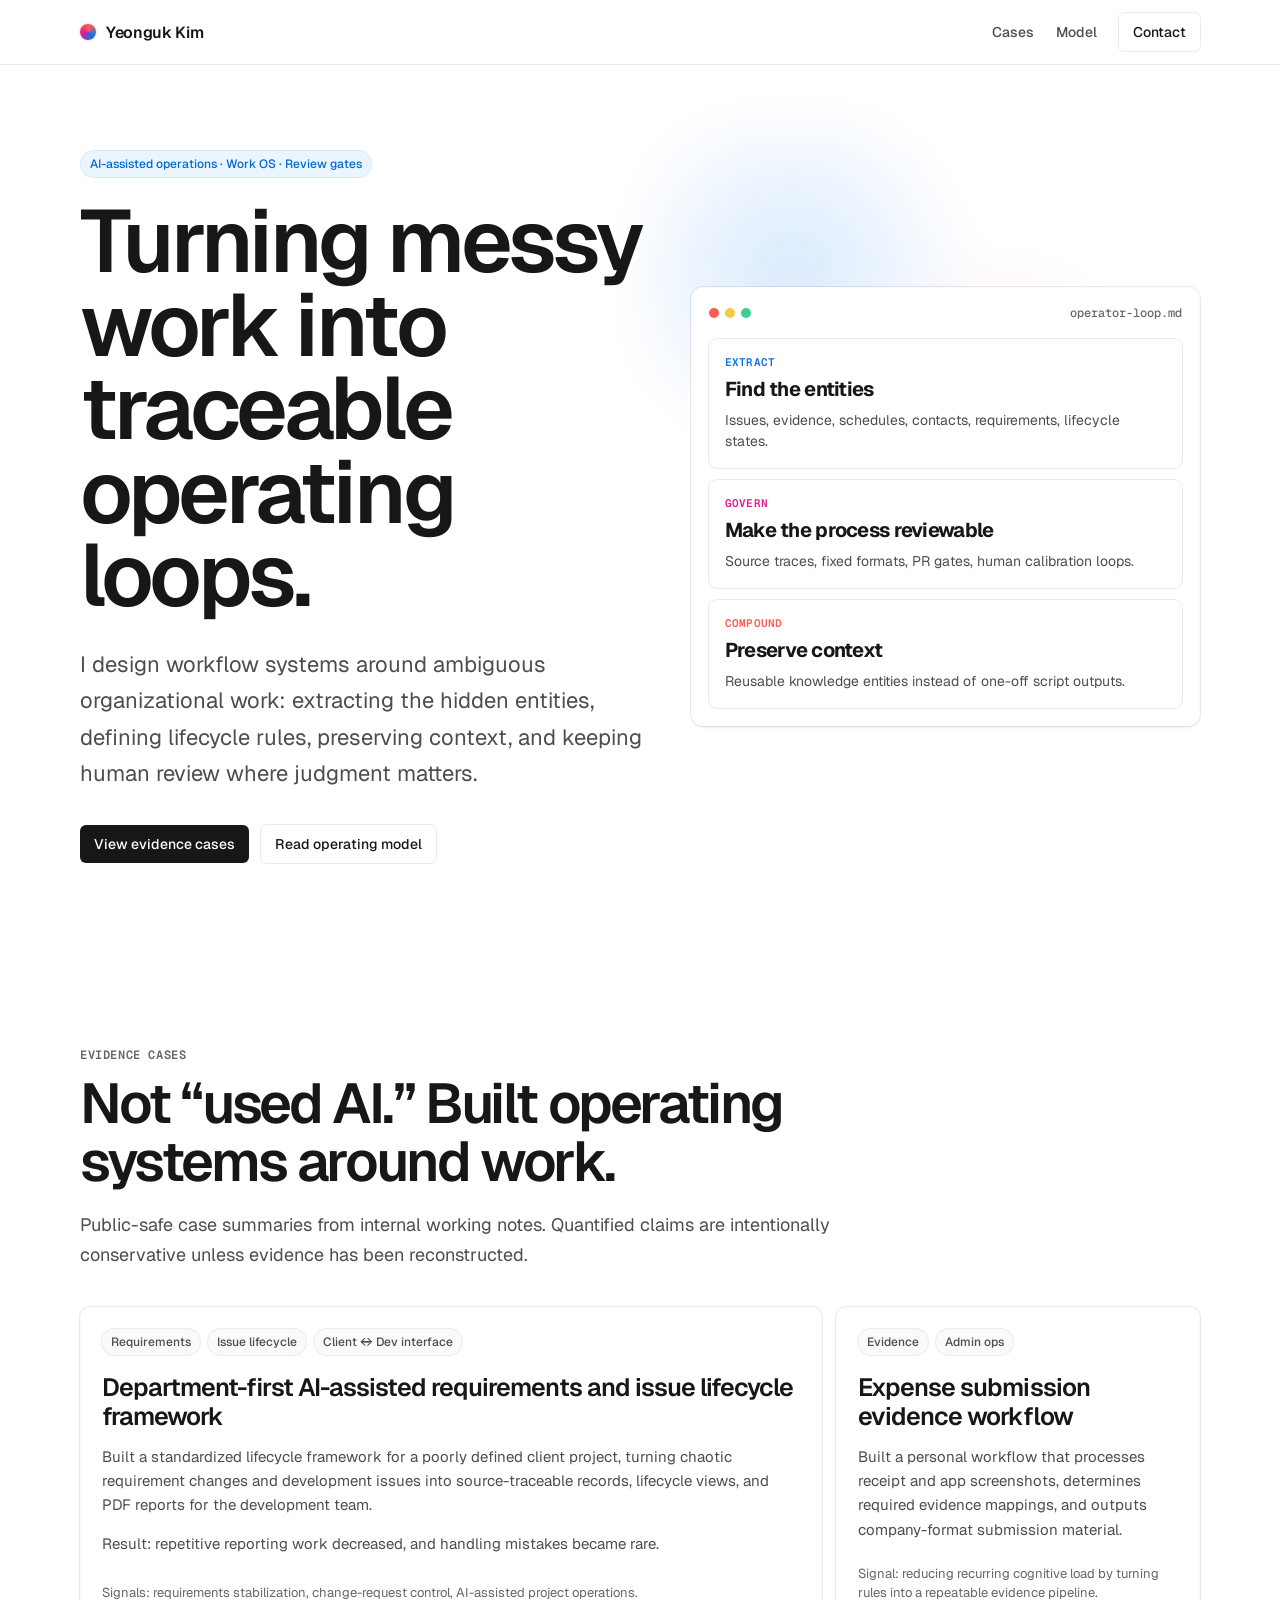
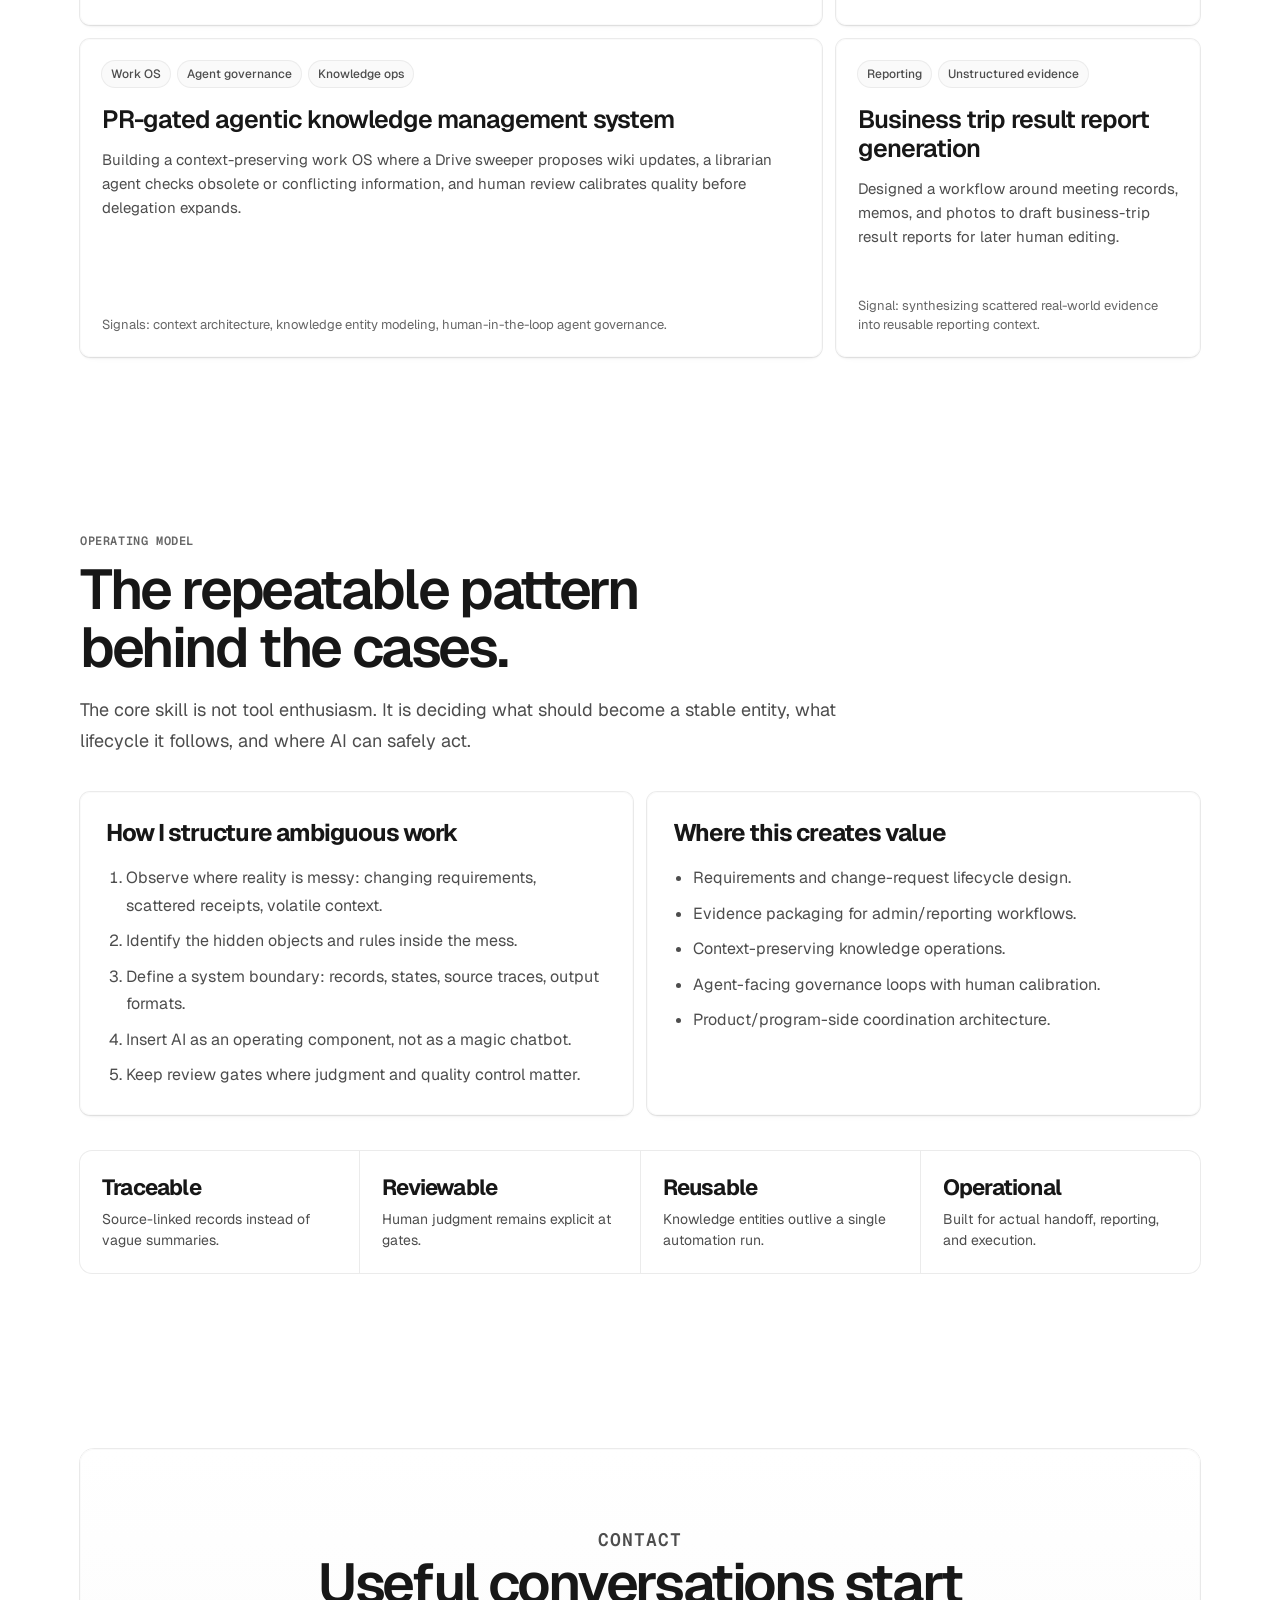
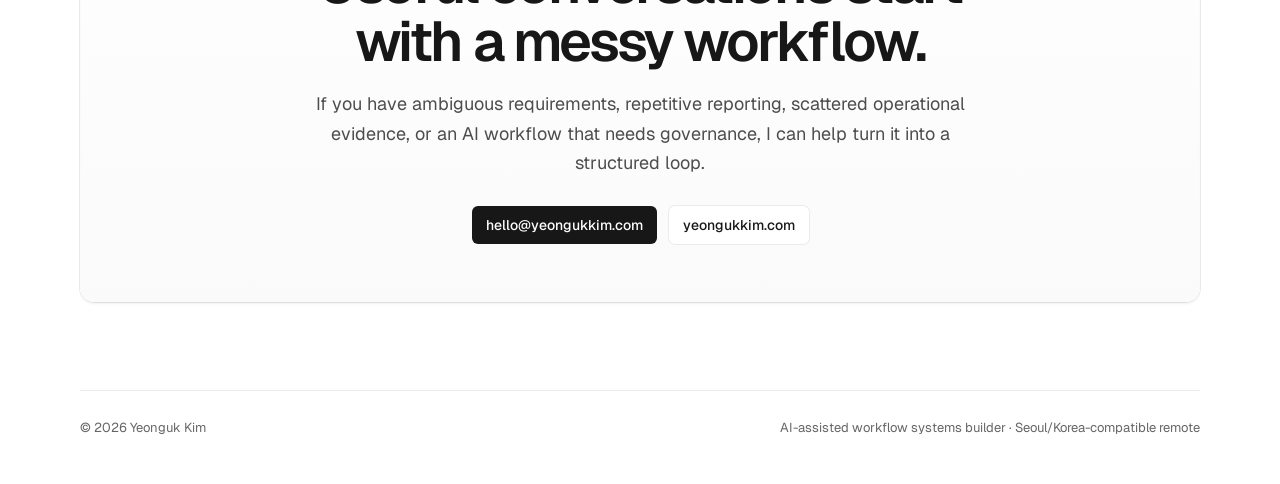
==== index.html @ c2e978f7 "Create portfolio page" ====
<!doctype html>
<html lang="en">
<head>
  <meta charset="utf-8" />
  <meta name="viewport" content="width=device-width, initial-scale=1" />
  <meta name="description" content="Yeonguk Kim — AI-assisted operations and workflow systems builder." />
  <meta property="og:title" content="Yeonguk Kim — Workflow Systems Builder" />
  <meta property="og:description" content="Turning messy organizational work into structured, traceable, reviewable operating loops." />
  <meta property="og:type" content="website" />
  <title>Yeonguk Kim — Workflow Systems Builder</title>
  <link rel="preconnect" href="https://fonts.googleapis.com">
  <link rel="preconnect" href="https://fonts.gstatic.com" crossorigin>
  <link href="https://fonts.googleapis.com/css2?family=Geist:wght@300;400;500;600&family=Geist+Mono:wght@400;500;600&display=swap" rel="stylesheet">
  <style>
    :root {
      --ink: #171717;
      --muted: #4d4d4d;
      --subtle: #666;
      --line: rgba(0,0,0,.08);
      --soft: #fafafa;
      --paper: #fff;
      --blue: #0a72ef;
      --pink: #de1d8d;
      --red: #ff5b4f;
      --badge-bg: #ebf5ff;
      --badge-text: #0068d6;
      --focus: hsla(212, 100%, 48%, 1);
      --shadow-border: 0 0 0 1px var(--line);
      --shadow-card: 0 0 0 1px rgba(0,0,0,.08), 0 2px 2px rgba(0,0,0,.04), 0 8px 8px -8px rgba(0,0,0,.04), 0 0 0 1px #fafafa inset;
      color-scheme: light;
    }

    * { box-sizing: border-box; }
    html { scroll-behavior: smooth; }
    body {
      margin: 0;
      font-family: "Geist", system-ui, -apple-system, BlinkMacSystemFont, "Segoe UI", sans-serif;
      color: var(--ink);
      background: var(--paper);
      font-feature-settings: "liga" 1;
    }
    a { color: inherit; text-decoration: none; }
    a:focus-visible, button:focus-visible { outline: 2px solid var(--focus); outline-offset: 3px; }

    .nav {
      position: sticky;
      top: 0;
      z-index: 20;
      background: rgba(255,255,255,.86);
      backdrop-filter: blur(14px);
      box-shadow: var(--shadow-border);
    }
    .nav-inner {
      width: min(1120px, calc(100% - 32px));
      min-height: 64px;
      margin: 0 auto;
      display: flex;
      align-items: center;
      justify-content: space-between;
      gap: 16px;
    }
    .mark {
      display: inline-flex;
      align-items: center;
      gap: 10px;
      font-weight: 600;
      letter-spacing: -.32px;
    }
    .mark-dot {
      width: 16px;
      height: 16px;
      border-radius: 50%;
      background: conic-gradient(from 135deg, var(--blue), var(--pink), var(--red), var(--blue));
      box-shadow: var(--shadow-border);
    }
    .nav-links { display: flex; align-items: center; gap: 22px; color: var(--muted); font-size: 14px; font-weight: 500; }
    .nav-links a:hover { color: var(--ink); }
    .button {
      display: inline-flex;
      align-items: center;
      justify-content: center;
      min-height: 38px;
      padding: 0 14px;
      border-radius: 6px;
      font-size: 14px;
      font-weight: 500;
      line-height: 1;
      transition: transform .18s ease, box-shadow .18s ease, background .18s ease;
    }
    .button:hover { transform: translateY(-1px); }
    .button.primary { background: var(--ink); color: #fff; }
    .button.ghost { background: #fff; color: var(--ink); box-shadow: 0 0 0 1px rgb(235,235,235); }

    main { overflow: hidden; }
    .section {
      width: min(1120px, calc(100% - 32px));
      margin: 0 auto;
      padding: 88px 0;
    }
    .hero {
      position: relative;
      min-height: calc(100svh - 64px);
      display: grid;
      align-items: center;
      padding: 86px 0 96px;
    }
    .hero::before {
      content: "";
      position: absolute;
      inset: 6% 4% auto auto;
      width: 520px;
      height: 520px;
      background: radial-gradient(circle at 30% 30%, rgba(10,114,239,.18), transparent 36%), radial-gradient(circle at 70% 55%, rgba(222,29,141,.12), transparent 34%), radial-gradient(circle at 45% 80%, rgba(255,91,79,.10), transparent 36%);
      filter: blur(22px);
      opacity: .86;
      pointer-events: none;
    }
    .hero-grid {
      position: relative;
      display: grid;
      grid-template-columns: minmax(0, 1.05fr) minmax(320px, .95fr);
      gap: 48px;
      align-items: center;
    }
    .eyebrow {
      display: inline-flex;
      align-items: center;
      gap: 8px;
      width: fit-content;
      padding: 6px 10px;
      border-radius: 9999px;
      background: var(--badge-bg);
      color: var(--badge-text);
      font-size: 12px;
      font-weight: 500;
      margin-bottom: 22px;
      box-shadow: 0 0 0 1px rgba(0,104,214,.08) inset;
    }
    h1 {
      margin: 0;
      max-width: 780px;
      font-size: clamp(46px, 7vw, 88px);
      line-height: .95;
      letter-spacing: clamp(-3.8px, -.06em, -2.4px);
      font-weight: 600;
      text-wrap: balance;
    }
    .lead {
      max-width: 690px;
      margin: 28px 0 0;
      color: var(--muted);
      font-size: clamp(18px, 2.1vw, 22px);
      line-height: 1.65;
      text-wrap: pretty;
    }
    .hero-actions { display: flex; flex-wrap: wrap; gap: 12px; margin-top: 34px; }

    .console-card {
      background: #fff;
      border-radius: 12px;
      box-shadow: var(--shadow-card);
      padding: 18px;
    }
    .console-top { display: flex; align-items: center; justify-content: space-between; margin-bottom: 18px; }
    .traffic { display: flex; gap: 6px; }
    .traffic span { width: 10px; height: 10px; border-radius: 50%; background: #ebebeb; }
    .traffic span:nth-child(1) { background: #ff5b4f; }
    .traffic span:nth-child(2) { background: #f5c84c; }
    .traffic span:nth-child(3) { background: #3ecf8e; }
    .mono { font-family: "Geist Mono", ui-monospace, SFMono-Regular, Menlo, monospace; }
    .console-label { color: var(--subtle); font-size: 12px; font-weight: 500; }
    .pipeline { display: grid; gap: 12px; }
    .pipe-step {
      padding: 16px;
      border-radius: 8px;
      background: #fff;
      box-shadow: var(--shadow-border);
    }
    .pipe-step small { display: block; margin-bottom: 7px; font-size: 11px; font-weight: 600; text-transform: uppercase; letter-spacing: .02em; }
    .pipe-step strong { display: block; font-size: 20px; letter-spacing: -.72px; }
    .pipe-step p { margin: 8px 0 0; color: var(--muted); font-size: 14px; line-height: 1.5; }
    .pipe-step:nth-child(1) small { color: var(--blue); }
    .pipe-step:nth-child(2) small { color: var(--pink); }
    .pipe-step:nth-child(3) small { color: var(--red); }

    .section-kicker {
      margin: 0 0 12px;
      font-family: "Geist Mono", ui-monospace, monospace;
      font-size: 12px;
      font-weight: 600;
      text-transform: uppercase;
      color: var(--subtle);
      letter-spacing: .05em;
    }
    h2 {
      margin: 0;
      max-width: 760px;
      font-size: clamp(34px, 5vw, 56px);
      line-height: 1.04;
      letter-spacing: -2.4px;
      font-weight: 600;
      text-wrap: balance;
    }
    .section-intro { max-width: 760px; margin: 18px 0 0; color: var(--muted); font-size: 18px; line-height: 1.7; }

    .case-grid { display: grid; grid-template-columns: repeat(3, 1fr); gap: 14px; margin-top: 36px; }
    .case-card {
      min-height: 318px;
      display: flex;
      flex-direction: column;
      padding: 22px;
      border-radius: 10px;
      background: #fff;
      box-shadow: var(--shadow-card);
    }
    .case-card.featured { grid-column: span 2; }
    .tag-row { display: flex; flex-wrap: wrap; gap: 8px; margin-bottom: 18px; }
    .tag { padding: 5px 9px; border-radius: 9999px; background: #fafafa; color: var(--muted); font-size: 12px; font-weight: 500; box-shadow: var(--shadow-border); }
    .case-card h3 { margin: 0; font-size: 25px; line-height: 1.16; letter-spacing: -.96px; font-weight: 600; }
    .case-card p { margin: 14px 0 0; color: var(--muted); font-size: 15px; line-height: 1.62; }
    .case-footer { margin-top: auto; padding-top: 20px; color: var(--subtle); font-size: 13px; line-height: 1.45; }

    .model {
      display: grid;
      grid-template-columns: 1fr 1fr;
      gap: 14px;
      margin-top: 36px;
    }
    .model-card {
      padding: 26px;
      border-radius: 10px;
      background: #fff;
      box-shadow: var(--shadow-card);
    }
    .model-card h3 { margin: 0 0 16px; font-size: 24px; line-height: 1.24; letter-spacing: -.96px; }
    .model-card ol, .model-card ul { margin: 0; padding-left: 20px; color: var(--muted); line-height: 1.72; }
    .model-card li + li { margin-top: 8px; }

    .proof-strip {
      display: grid;
      grid-template-columns: repeat(4, 1fr);
      gap: 1px;
      margin-top: 36px;
      background: #ebebeb;
      border-radius: 12px;
      overflow: hidden;
      box-shadow: var(--shadow-border);
    }
    .proof-item { background: #fff; padding: 22px; }
    .proof-item strong { display: block; font-size: 22px; letter-spacing: -.8px; margin-bottom: 8px; }
    .proof-item span { display: block; color: var(--muted); font-size: 14px; line-height: 1.5; }

    .contact {
      text-align: center;
      border-radius: 14px;
      padding: 58px 28px;
      box-shadow: var(--shadow-card);
      background: linear-gradient(180deg, #fff, #fafafa);
    }
    .contact h2 { margin-inline: auto; }
    .contact p { max-width: 680px; margin: 18px auto 0; color: var(--muted); font-size: 18px; line-height: 1.65; }
    .contact-actions { display: flex; justify-content: center; flex-wrap: wrap; gap: 12px; margin-top: 28px; }

    footer {
      width: min(1120px, calc(100% - 32px));
      margin: 0 auto;
      padding: 28px 0 48px;
      color: var(--subtle);
      font-size: 13px;
      display: flex;
      justify-content: space-between;
      gap: 16px;
      border-top: 1px solid #ebebeb;
    }

    @media (max-width: 900px) {
      .nav-links a:not(.button) { display: none; }
      .hero-grid, .model { grid-template-columns: 1fr; }
      .console-card { max-width: 620px; }
      .case-grid { grid-template-columns: 1fr; }
      .case-card.featured { grid-column: auto; }
      .proof-strip { grid-template-columns: repeat(2, 1fr); }
      .section { padding: 64px 0; }
      .hero { min-height: auto; padding-top: 64px; }
    }
    @media (max-width: 560px) {
      .nav-inner { width: min(100% - 24px, 1120px); }
      .nav-links .ghost { display: none; }
      .section { width: min(100% - 24px, 1120px); }
      h1 { font-size: 44px; letter-spacing: -2.4px; }
      h2 { letter-spacing: -1.6px; }
      .proof-strip { grid-template-columns: 1fr; }
      footer { width: min(100% - 24px, 1120px); flex-direction: column; }
    }
    @media (prefers-reduced-motion: reduce) {
      html { scroll-behavior: auto; }
      *, *::before, *::after { transition: none !important; }
    }
  </style>
</head>
<body>
  <nav class="nav" aria-label="Primary navigation">
    <div class="nav-inner">
      <a class="mark" href="#top" aria-label="Yeonguk Kim home"><span class="mark-dot" aria-hidden="true"></span><span>Yeonguk Kim</span></a>
      <div class="nav-links">
        <a href="#cases">Cases</a>
        <a href="#model">Model</a>
        <a href="#contact" class="button ghost">Contact</a>
      </div>
    </div>
  </nav>

  <main id="top">
    <section class="section hero">
      <div class="hero-grid">
        <div>
          <div class="eyebrow">AI-assisted operations · Work OS · Review gates</div>
          <h1>Turning messy work into traceable operating loops.</h1>
          <p class="lead">I design workflow systems around ambiguous organizational work: extracting the hidden entities, defining lifecycle rules, preserving context, and keeping human review where judgment matters.</p>
          <div class="hero-actions">
            <a class="button primary" href="#cases">View evidence cases</a>
            <a class="button ghost" href="#model">Read operating model</a>
          </div>
        </div>
        <aside class="console-card" aria-label="Operating loop summary">
          <div class="console-top">
            <div class="traffic" aria-hidden="true"><span></span><span></span><span></span></div>
            <span class="console-label mono">operator-loop.md</span>
          </div>
          <div class="pipeline">
            <div class="pipe-step">
              <small class="mono">Extract</small>
              <strong>Find the entities</strong>
              <p>Issues, evidence, schedules, contacts, requirements, lifecycle states.</p>
            </div>
            <div class="pipe-step">
              <small class="mono">Govern</small>
              <strong>Make the process reviewable</strong>
              <p>Source traces, fixed formats, PR gates, human calibration loops.</p>
            </div>
            <div class="pipe-step">
              <small class="mono">Compound</small>
              <strong>Preserve context</strong>
              <p>Reusable knowledge entities instead of one-off script outputs.</p>
            </div>
          </div>
        </aside>
      </div>
    </section>

    <section class="section" id="cases">
      <p class="section-kicker">Evidence cases</p>
      <h2>Not “used AI.” Built operating systems around work.</h2>
      <p class="section-intro">Public-safe case summaries from internal working notes. Quantified claims are intentionally conservative unless evidence has been reconstructed.</p>
      <div class="case-grid">
        <article class="case-card featured">
          <div class="tag-row"><span class="tag">Requirements</span><span class="tag">Issue lifecycle</span><span class="tag">Client ↔ Dev interface</span></div>
          <h3>Department-first AI-assisted requirements and issue lifecycle framework</h3>
          <p>Built a standardized lifecycle framework for a poorly defined client project, turning chaotic requirement changes and development issues into source-traceable records, lifecycle views, and PDF reports for the development team.</p>
          <p>Result: repetitive reporting work decreased, and handling mistakes became rare.</p>
          <div class="case-footer">Signals: requirements stabilization, change-request control, AI-assisted project operations.</div>
        </article>
        <article class="case-card">
          <div class="tag-row"><span class="tag">Evidence</span><span class="tag">Admin ops</span></div>
          <h3>Expense submission evidence workflow</h3>
          <p>Built a personal workflow that processes receipt and app screenshots, determines required evidence mappings, and outputs company-format submission material.</p>
          <div class="case-footer">Signal: reducing recurring cognitive load by turning rules into a repeatable evidence pipeline.</div>
        </article>
        <article class="case-card featured">
          <div class="tag-row"><span class="tag">Work OS</span><span class="tag">Agent governance</span><span class="tag">Knowledge ops</span></div>
          <h3>PR-gated agentic knowledge management system</h3>
          <p>Building a context-preserving work OS where a Drive sweeper proposes wiki updates, a librarian agent checks obsolete or conflicting information, and human review calibrates quality before delegation expands.</p>
          <div class="case-footer">Signals: context architecture, knowledge entity modeling, human-in-the-loop agent governance.</div>
        </article>
        <article class="case-card">
          <div class="tag-row"><span class="tag">Reporting</span><span class="tag">Unstructured evidence</span></div>
          <h3>Business trip result report generation</h3>
          <p>Designed a workflow around meeting records, memos, and photos to draft business-trip result reports for later human editing.</p>
          <div class="case-footer">Signal: synthesizing scattered real-world evidence into reusable reporting context.</div>
        </article>
      </div>
    </section>

    <section class="section" id="model">
      <p class="section-kicker">Operating model</p>
      <h2>The repeatable pattern behind the cases.</h2>
      <p class="section-intro">The core skill is not tool enthusiasm. It is deciding what should become a stable entity, what lifecycle it follows, and where AI can safely act.</p>
      <div class="model">
        <div class="model-card">
          <h3>How I structure ambiguous work</h3>
          <ol>
            <li>Observe where reality is messy: changing requirements, scattered receipts, volatile context.</li>
            <li>Identify the hidden objects and rules inside the mess.</li>
            <li>Define a system boundary: records, states, source traces, output formats.</li>
            <li>Insert AI as an operating component, not as a magic chatbot.</li>
            <li>Keep review gates where judgment and quality control matter.</li>
          </ol>
        </div>
        <div class="model-card">
          <h3>Where this creates value</h3>
          <ul>
            <li>Requirements and change-request lifecycle design.</li>
            <li>Evidence packaging for admin/reporting workflows.</li>
            <li>Context-preserving knowledge operations.</li>
            <li>Agent-facing governance loops with human calibration.</li>
            <li>Product/program-side coordination architecture.</li>
          </ul>
        </div>
      </div>
      <div class="proof-strip" aria-label="Positioning signals">
        <div class="proof-item"><strong>Traceable</strong><span>Source-linked records instead of vague summaries.</span></div>
        <div class="proof-item"><strong>Reviewable</strong><span>Human judgment remains explicit at gates.</span></div>
        <div class="proof-item"><strong>Reusable</strong><span>Knowledge entities outlive a single automation run.</span></div>
        <div class="proof-item"><strong>Operational</strong><span>Built for actual handoff, reporting, and execution.</span></div>
      </div>
    </section>

    <section class="section" id="contact">
      <div class="contact">
        <p class="section-kicker">Contact</p>
        <h2>Useful conversations start with a messy workflow.</h2>
        <p>If you have ambiguous requirements, repetitive reporting, scattered operational evidence, or an AI workflow that needs governance, I can help turn it into a structured loop.</p>
        <div class="contact-actions">
          <a class="button primary" href="mailto:hello@yeongukkim.com">hello@yeongukkim.com</a>
          <a class="button ghost" href="https://yeongukkim.com" rel="me">yeongukkim.com</a>
        </div>
      </div>
    </section>
  </main>

  <footer>
    <span>© <span id="year"></span> Yeonguk Kim</span>
    <span>AI-assisted workflow systems builder · Seoul/Korea-compatible remote</span>
  </footer>

  <script>
    document.getElementById('year').textContent = new Date().getFullYear();
  </script>
</body>
</html>
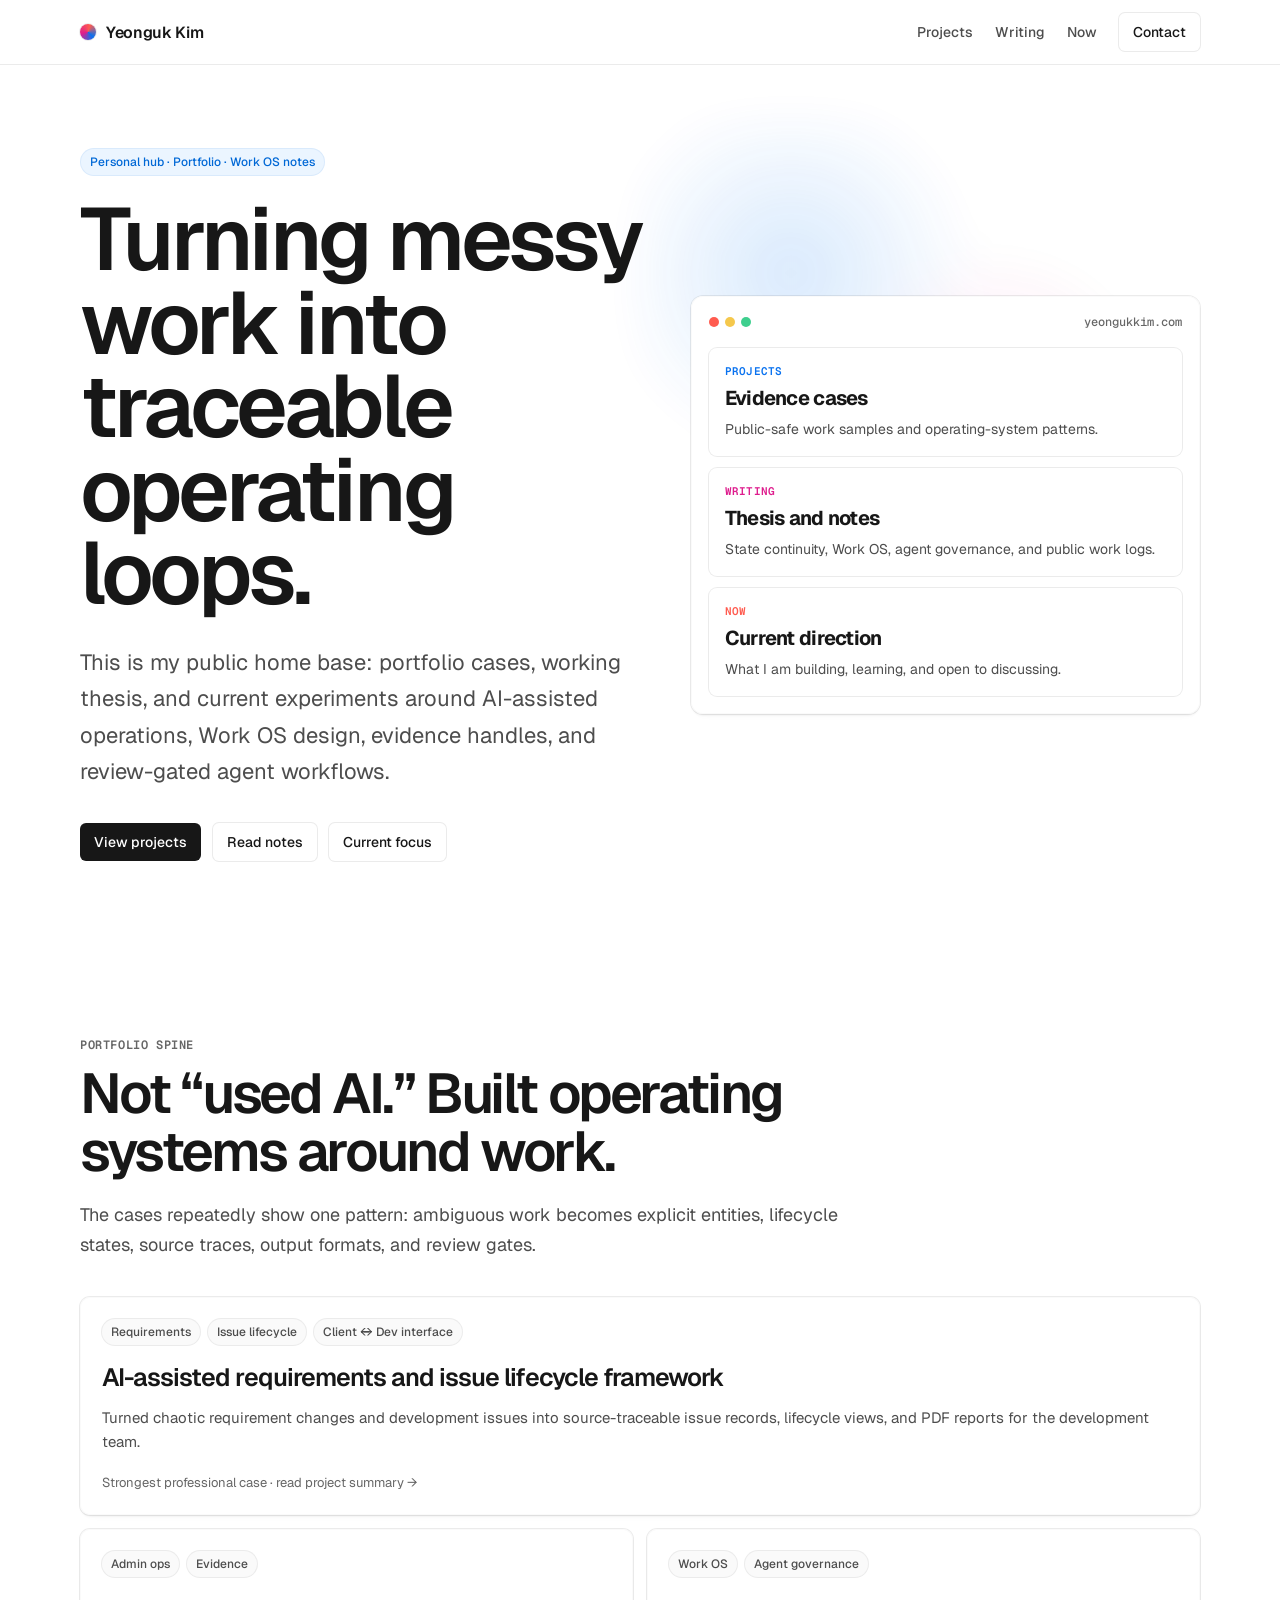
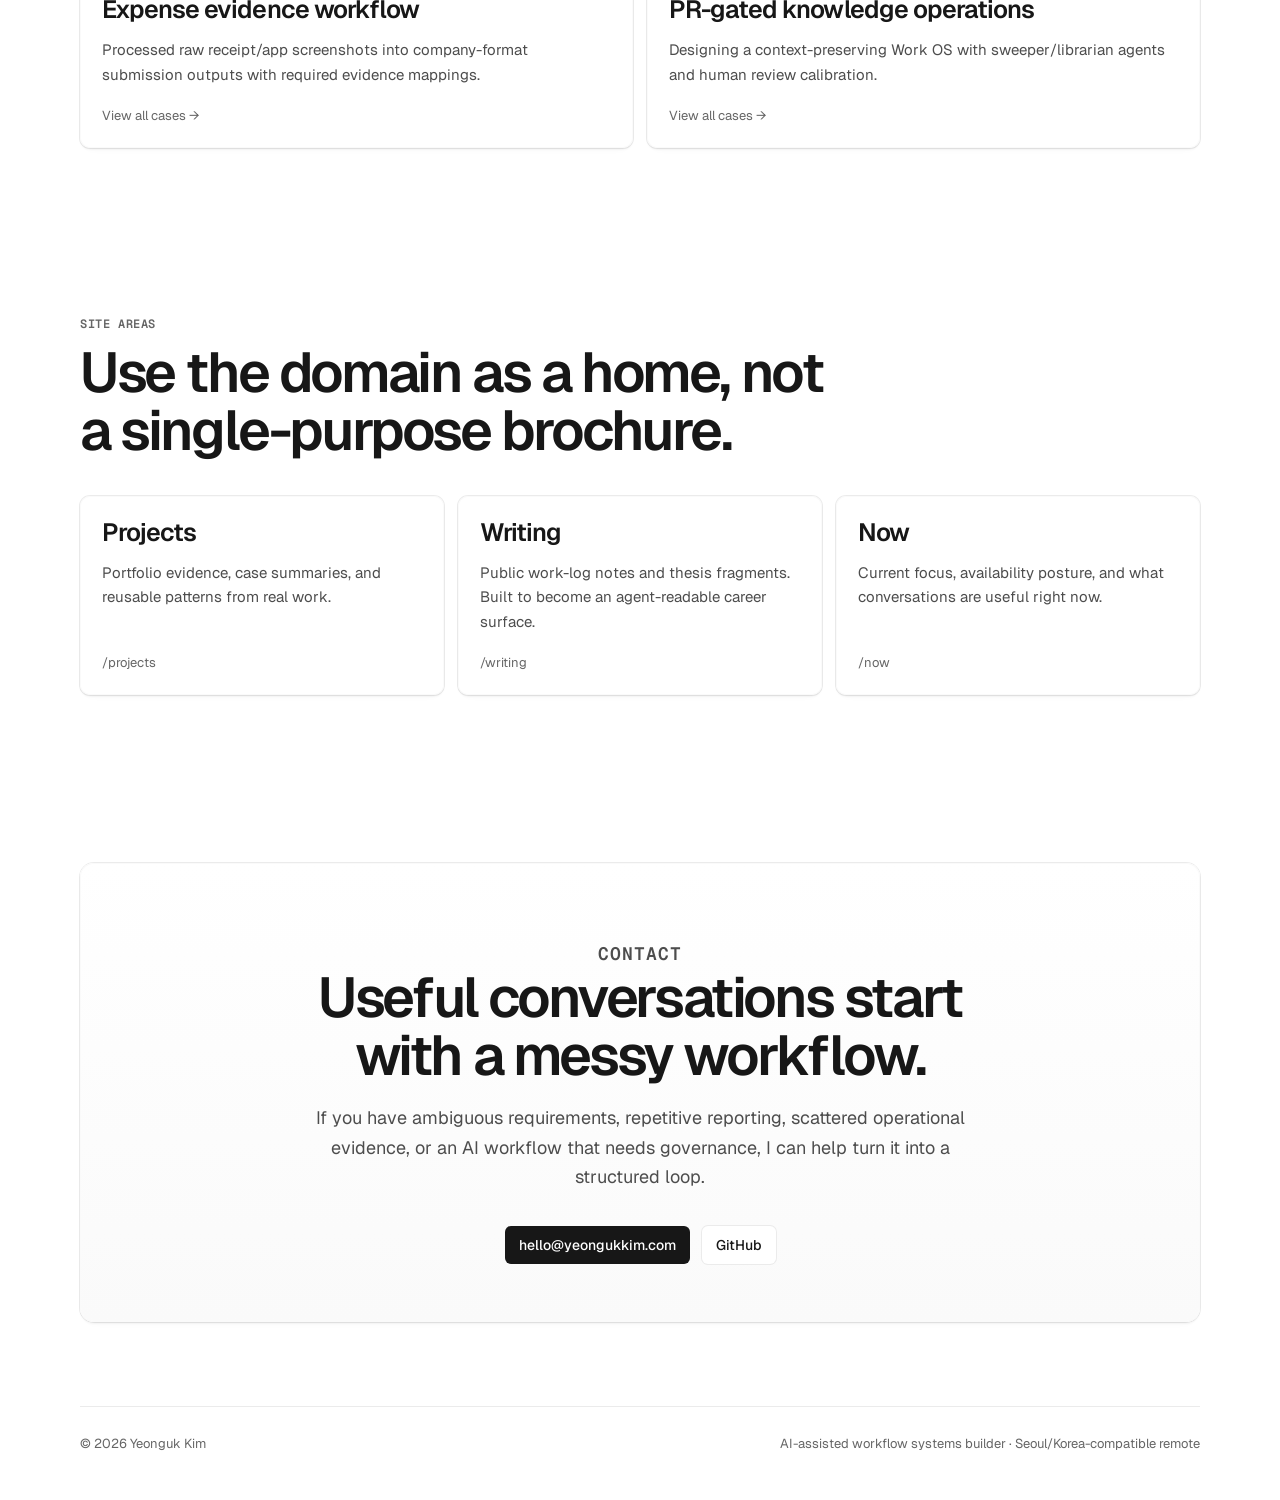
==== commit 08fd05e3: "Expand site into personal hub" ====
--- a/index.html
+++ b/index.html
@@ -3,438 +3,86 @@
 <head>
   <meta charset="utf-8" />
   <meta name="viewport" content="width=device-width, initial-scale=1" />
-  <meta name="description" content="Yeonguk Kim — AI-assisted operations and workflow systems builder." />
+  <meta name="description" content="Yeonguk Kim — personal hub for portfolio cases, writing, and current work around AI-assisted operations and workflow systems." />
   <meta property="og:title" content="Yeonguk Kim — Workflow Systems Builder" />
-  <meta property="og:description" content="Turning messy organizational work into structured, traceable, reviewable operating loops." />
+  <meta property="og:description" content="Yeonguk Kim — personal hub for portfolio cases, writing, and current work around AI-assisted operations and workflow systems." />
   <meta property="og:type" content="website" />
   <title>Yeonguk Kim — Workflow Systems Builder</title>
   <link rel="preconnect" href="https://fonts.googleapis.com">
   <link rel="preconnect" href="https://fonts.gstatic.com" crossorigin>
   <link href="https://fonts.googleapis.com/css2?family=Geist:wght@300;400;500;600&family=Geist+Mono:wght@400;500;600&display=swap" rel="stylesheet">
-  <style>
-    :root {
-      --ink: #171717;
-      --muted: #4d4d4d;
-      --subtle: #666;
-      --line: rgba(0,0,0,.08);
-      --soft: #fafafa;
-      --paper: #fff;
-      --blue: #0a72ef;
-      --pink: #de1d8d;
-      --red: #ff5b4f;
-      --badge-bg: #ebf5ff;
-      --badge-text: #0068d6;
-      --focus: hsla(212, 100%, 48%, 1);
-      --shadow-border: 0 0 0 1px var(--line);
-      --shadow-card: 0 0 0 1px rgba(0,0,0,.08), 0 2px 2px rgba(0,0,0,.04), 0 8px 8px -8px rgba(0,0,0,.04), 0 0 0 1px #fafafa inset;
-      color-scheme: light;
-    }
-
-    * { box-sizing: border-box; }
-    html { scroll-behavior: smooth; }
-    body {
-      margin: 0;
-      font-family: "Geist", system-ui, -apple-system, BlinkMacSystemFont, "Segoe UI", sans-serif;
-      color: var(--ink);
-      background: var(--paper);
-      font-feature-settings: "liga" 1;
-    }
-    a { color: inherit; text-decoration: none; }
-    a:focus-visible, button:focus-visible { outline: 2px solid var(--focus); outline-offset: 3px; }
-
-    .nav {
-      position: sticky;
-      top: 0;
-      z-index: 20;
-      background: rgba(255,255,255,.86);
-      backdrop-filter: blur(14px);
-      box-shadow: var(--shadow-border);
-    }
-    .nav-inner {
-      width: min(1120px, calc(100% - 32px));
-      min-height: 64px;
-      margin: 0 auto;
-      display: flex;
-      align-items: center;
-      justify-content: space-between;
-      gap: 16px;
-    }
-    .mark {
-      display: inline-flex;
-      align-items: center;
-      gap: 10px;
-      font-weight: 600;
-      letter-spacing: -.32px;
-    }
-    .mark-dot {
-      width: 16px;
-      height: 16px;
-      border-radius: 50%;
-      background: conic-gradient(from 135deg, var(--blue), var(--pink), var(--red), var(--blue));
-      box-shadow: var(--shadow-border);
-    }
-    .nav-links { display: flex; align-items: center; gap: 22px; color: var(--muted); font-size: 14px; font-weight: 500; }
-    .nav-links a:hover { color: var(--ink); }
-    .button {
-      display: inline-flex;
-      align-items: center;
-      justify-content: center;
-      min-height: 38px;
-      padding: 0 14px;
-      border-radius: 6px;
-      font-size: 14px;
-      font-weight: 500;
-      line-height: 1;
-      transition: transform .18s ease, box-shadow .18s ease, background .18s ease;
-    }
-    .button:hover { transform: translateY(-1px); }
-    .button.primary { background: var(--ink); color: #fff; }
-    .button.ghost { background: #fff; color: var(--ink); box-shadow: 0 0 0 1px rgb(235,235,235); }
-
-    main { overflow: hidden; }
-    .section {
-      width: min(1120px, calc(100% - 32px));
-      margin: 0 auto;
-      padding: 88px 0;
-    }
-    .hero {
-      position: relative;
-      min-height: calc(100svh - 64px);
-      display: grid;
-      align-items: center;
-      padding: 86px 0 96px;
-    }
-    .hero::before {
-      content: "";
-      position: absolute;
-      inset: 6% 4% auto auto;
-      width: 520px;
-      height: 520px;
-      background: radial-gradient(circle at 30% 30%, rgba(10,114,239,.18), transparent 36%), radial-gradient(circle at 70% 55%, rgba(222,29,141,.12), transparent 34%), radial-gradient(circle at 45% 80%, rgba(255,91,79,.10), transparent 36%);
-      filter: blur(22px);
-      opacity: .86;
-      pointer-events: none;
-    }
-    .hero-grid {
-      position: relative;
-      display: grid;
-      grid-template-columns: minmax(0, 1.05fr) minmax(320px, .95fr);
-      gap: 48px;
-      align-items: center;
-    }
-    .eyebrow {
-      display: inline-flex;
-      align-items: center;
-      gap: 8px;
-      width: fit-content;
-      padding: 6px 10px;
-      border-radius: 9999px;
-      background: var(--badge-bg);
-      color: var(--badge-text);
-      font-size: 12px;
-      font-weight: 500;
-      margin-bottom: 22px;
-      box-shadow: 0 0 0 1px rgba(0,104,214,.08) inset;
-    }
-    h1 {
-      margin: 0;
-      max-width: 780px;
-      font-size: clamp(46px, 7vw, 88px);
-      line-height: .95;
-      letter-spacing: clamp(-3.8px, -.06em, -2.4px);
-      font-weight: 600;
-      text-wrap: balance;
-    }
-    .lead {
-      max-width: 690px;
-      margin: 28px 0 0;
-      color: var(--muted);
-      font-size: clamp(18px, 2.1vw, 22px);
-      line-height: 1.65;
-      text-wrap: pretty;
-    }
-    .hero-actions { display: flex; flex-wrap: wrap; gap: 12px; margin-top: 34px; }
-
-    .console-card {
-      background: #fff;
-      border-radius: 12px;
-      box-shadow: var(--shadow-card);
-      padding: 18px;
-    }
-    .console-top { display: flex; align-items: center; justify-content: space-between; margin-bottom: 18px; }
-    .traffic { display: flex; gap: 6px; }
-    .traffic span { width: 10px; height: 10px; border-radius: 50%; background: #ebebeb; }
-    .traffic span:nth-child(1) { background: #ff5b4f; }
-    .traffic span:nth-child(2) { background: #f5c84c; }
-    .traffic span:nth-child(3) { background: #3ecf8e; }
-    .mono { font-family: "Geist Mono", ui-monospace, SFMono-Regular, Menlo, monospace; }
-    .console-label { color: var(--subtle); font-size: 12px; font-weight: 500; }
-    .pipeline { display: grid; gap: 12px; }
-    .pipe-step {
-      padding: 16px;
-      border-radius: 8px;
-      background: #fff;
-      box-shadow: var(--shadow-border);
-    }
-    .pipe-step small { display: block; margin-bottom: 7px; font-size: 11px; font-weight: 600; text-transform: uppercase; letter-spacing: .02em; }
-    .pipe-step strong { display: block; font-size: 20px; letter-spacing: -.72px; }
-    .pipe-step p { margin: 8px 0 0; color: var(--muted); font-size: 14px; line-height: 1.5; }
-    .pipe-step:nth-child(1) small { color: var(--blue); }
-    .pipe-step:nth-child(2) small { color: var(--pink); }
-    .pipe-step:nth-child(3) small { color: var(--red); }
-
-    .section-kicker {
-      margin: 0 0 12px;
-      font-family: "Geist Mono", ui-monospace, monospace;
-      font-size: 12px;
-      font-weight: 600;
-      text-transform: uppercase;
-      color: var(--subtle);
-      letter-spacing: .05em;
-    }
-    h2 {
-      margin: 0;
-      max-width: 760px;
-      font-size: clamp(34px, 5vw, 56px);
-      line-height: 1.04;
-      letter-spacing: -2.4px;
-      font-weight: 600;
-      text-wrap: balance;
-    }
-    .section-intro { max-width: 760px; margin: 18px 0 0; color: var(--muted); font-size: 18px; line-height: 1.7; }
-
-    .case-grid { display: grid; grid-template-columns: repeat(3, 1fr); gap: 14px; margin-top: 36px; }
-    .case-card {
-      min-height: 318px;
-      display: flex;
-      flex-direction: column;
-      padding: 22px;
-      border-radius: 10px;
-      background: #fff;
-      box-shadow: var(--shadow-card);
-    }
-    .case-card.featured { grid-column: span 2; }
-    .tag-row { display: flex; flex-wrap: wrap; gap: 8px; margin-bottom: 18px; }
-    .tag { padding: 5px 9px; border-radius: 9999px; background: #fafafa; color: var(--muted); font-size: 12px; font-weight: 500; box-shadow: var(--shadow-border); }
-    .case-card h3 { margin: 0; font-size: 25px; line-height: 1.16; letter-spacing: -.96px; font-weight: 600; }
-    .case-card p { margin: 14px 0 0; color: var(--muted); font-size: 15px; line-height: 1.62; }
-    .case-footer { margin-top: auto; padding-top: 20px; color: var(--subtle); font-size: 13px; line-height: 1.45; }
-
-    .model {
-      display: grid;
-      grid-template-columns: 1fr 1fr;
-      gap: 14px;
-      margin-top: 36px;
-    }
-    .model-card {
-      padding: 26px;
-      border-radius: 10px;
-      background: #fff;
-      box-shadow: var(--shadow-card);
-    }
-    .model-card h3 { margin: 0 0 16px; font-size: 24px; line-height: 1.24; letter-spacing: -.96px; }
-    .model-card ol, .model-card ul { margin: 0; padding-left: 20px; color: var(--muted); line-height: 1.72; }
-    .model-card li + li { margin-top: 8px; }
-
-    .proof-strip {
-      display: grid;
-      grid-template-columns: repeat(4, 1fr);
-      gap: 1px;
-      margin-top: 36px;
-      background: #ebebeb;
-      border-radius: 12px;
-      overflow: hidden;
-      box-shadow: var(--shadow-border);
-    }
-    .proof-item { background: #fff; padding: 22px; }
-    .proof-item strong { display: block; font-size: 22px; letter-spacing: -.8px; margin-bottom: 8px; }
-    .proof-item span { display: block; color: var(--muted); font-size: 14px; line-height: 1.5; }
-
-    .contact {
-      text-align: center;
-      border-radius: 14px;
-      padding: 58px 28px;
-      box-shadow: var(--shadow-card);
-      background: linear-gradient(180deg, #fff, #fafafa);
-    }
-    .contact h2 { margin-inline: auto; }
-    .contact p { max-width: 680px; margin: 18px auto 0; color: var(--muted); font-size: 18px; line-height: 1.65; }
-    .contact-actions { display: flex; justify-content: center; flex-wrap: wrap; gap: 12px; margin-top: 28px; }
-
-    footer {
-      width: min(1120px, calc(100% - 32px));
-      margin: 0 auto;
-      padding: 28px 0 48px;
-      color: var(--subtle);
-      font-size: 13px;
-      display: flex;
-      justify-content: space-between;
-      gap: 16px;
-      border-top: 1px solid #ebebeb;
-    }
-
-    @media (max-width: 900px) {
-      .nav-links a:not(.button) { display: none; }
-      .hero-grid, .model { grid-template-columns: 1fr; }
-      .console-card { max-width: 620px; }
-      .case-grid { grid-template-columns: 1fr; }
-      .case-card.featured { grid-column: auto; }
-      .proof-strip { grid-template-columns: repeat(2, 1fr); }
-      .section { padding: 64px 0; }
-      .hero { min-height: auto; padding-top: 64px; }
-    }
-    @media (max-width: 560px) {
-      .nav-inner { width: min(100% - 24px, 1120px); }
-      .nav-links .ghost { display: none; }
-      .section { width: min(100% - 24px, 1120px); }
-      h1 { font-size: 44px; letter-spacing: -2.4px; }
-      h2 { letter-spacing: -1.6px; }
-      .proof-strip { grid-template-columns: 1fr; }
-      footer { width: min(100% - 24px, 1120px); flex-direction: column; }
-    }
-    @media (prefers-reduced-motion: reduce) {
-      html { scroll-behavior: auto; }
-      *, *::before, *::after { transition: none !important; }
-    }
-  </style>
+  <link rel="stylesheet" href="/assets/site.css" />
 </head>
 <body>
-  <nav class="nav" aria-label="Primary navigation">
-    <div class="nav-inner">
-      <a class="mark" href="#top" aria-label="Yeonguk Kim home"><span class="mark-dot" aria-hidden="true"></span><span>Yeonguk Kim</span></a>
-      <div class="nav-links">
-        <a href="#cases">Cases</a>
-        <a href="#model">Model</a>
-        <a href="#contact" class="button ghost">Contact</a>
-      </div>
+<nav class="nav" aria-label="Primary navigation">
+  <div class="nav-inner">
+    <a class="mark" href="/" aria-label="Yeonguk Kim home"><span class="mark-dot" aria-hidden="true"></span><span>Yeonguk Kim</span></a>
+    <div class="nav-links">
+      <a href="/projects/">Projects</a>
+      <a href="/writing/">Writing</a>
+      <a href="/now/">Now</a>
+      <a href="/#contact" class="button ghost">Contact</a>
     </div>
-  </nav>
-
-  <main id="top">
-    <section class="section hero">
-      <div class="hero-grid">
-        <div>
-          <div class="eyebrow">AI-assisted operations · Work OS · Review gates</div>
-          <h1>Turning messy work into traceable operating loops.</h1>
-          <p class="lead">I design workflow systems around ambiguous organizational work: extracting the hidden entities, defining lifecycle rules, preserving context, and keeping human review where judgment matters.</p>
-          <div class="hero-actions">
-            <a class="button primary" href="#cases">View evidence cases</a>
-            <a class="button ghost" href="#model">Read operating model</a>
-          </div>
-        </div>
-        <aside class="console-card" aria-label="Operating loop summary">
-          <div class="console-top">
-            <div class="traffic" aria-hidden="true"><span></span><span></span><span></span></div>
-            <span class="console-label mono">operator-loop.md</span>
-          </div>
-          <div class="pipeline">
-            <div class="pipe-step">
-              <small class="mono">Extract</small>
-              <strong>Find the entities</strong>
-              <p>Issues, evidence, schedules, contacts, requirements, lifecycle states.</p>
-            </div>
-            <div class="pipe-step">
-              <small class="mono">Govern</small>
-              <strong>Make the process reviewable</strong>
-              <p>Source traces, fixed formats, PR gates, human calibration loops.</p>
-            </div>
-            <div class="pipe-step">
-              <small class="mono">Compound</small>
-              <strong>Preserve context</strong>
-              <p>Reusable knowledge entities instead of one-off script outputs.</p>
-            </div>
-          </div>
-        </aside>
-      </div>
-    </section>
-
-    <section class="section" id="cases">
-      <p class="section-kicker">Evidence cases</p>
-      <h2>Not “used AI.” Built operating systems around work.</h2>
-      <p class="section-intro">Public-safe case summaries from internal working notes. Quantified claims are intentionally conservative unless evidence has been reconstructed.</p>
-      <div class="case-grid">
-        <article class="case-card featured">
-          <div class="tag-row"><span class="tag">Requirements</span><span class="tag">Issue lifecycle</span><span class="tag">Client ↔ Dev interface</span></div>
-          <h3>Department-first AI-assisted requirements and issue lifecycle framework</h3>
-          <p>Built a standardized lifecycle framework for a poorly defined client project, turning chaotic requirement changes and development issues into source-traceable records, lifecycle views, and PDF reports for the development team.</p>
-          <p>Result: repetitive reporting work decreased, and handling mistakes became rare.</p>
-          <div class="case-footer">Signals: requirements stabilization, change-request control, AI-assisted project operations.</div>
-        </article>
-        <article class="case-card">
-          <div class="tag-row"><span class="tag">Evidence</span><span class="tag">Admin ops</span></div>
-          <h3>Expense submission evidence workflow</h3>
-          <p>Built a personal workflow that processes receipt and app screenshots, determines required evidence mappings, and outputs company-format submission material.</p>
-          <div class="case-footer">Signal: reducing recurring cognitive load by turning rules into a repeatable evidence pipeline.</div>
-        </article>
-        <article class="case-card featured">
-          <div class="tag-row"><span class="tag">Work OS</span><span class="tag">Agent governance</span><span class="tag">Knowledge ops</span></div>
-          <h3>PR-gated agentic knowledge management system</h3>
-          <p>Building a context-preserving work OS where a Drive sweeper proposes wiki updates, a librarian agent checks obsolete or conflicting information, and human review calibrates quality before delegation expands.</p>
-          <div class="case-footer">Signals: context architecture, knowledge entity modeling, human-in-the-loop agent governance.</div>
-        </article>
-        <article class="case-card">
-          <div class="tag-row"><span class="tag">Reporting</span><span class="tag">Unstructured evidence</span></div>
-          <h3>Business trip result report generation</h3>
-          <p>Designed a workflow around meeting records, memos, and photos to draft business-trip result reports for later human editing.</p>
-          <div class="case-footer">Signal: synthesizing scattered real-world evidence into reusable reporting context.</div>
-        </article>
-      </div>
-    </section>
-
-    <section class="section" id="model">
-      <p class="section-kicker">Operating model</p>
-      <h2>The repeatable pattern behind the cases.</h2>
-      <p class="section-intro">The core skill is not tool enthusiasm. It is deciding what should become a stable entity, what lifecycle it follows, and where AI can safely act.</p>
-      <div class="model">
-        <div class="model-card">
-          <h3>How I structure ambiguous work</h3>
-          <ol>
-            <li>Observe where reality is messy: changing requirements, scattered receipts, volatile context.</li>
-            <li>Identify the hidden objects and rules inside the mess.</li>
-            <li>Define a system boundary: records, states, source traces, output formats.</li>
-            <li>Insert AI as an operating component, not as a magic chatbot.</li>
-            <li>Keep review gates where judgment and quality control matter.</li>
-          </ol>
-        </div>
-        <div class="model-card">
-          <h3>Where this creates value</h3>
-          <ul>
-            <li>Requirements and change-request lifecycle design.</li>
-            <li>Evidence packaging for admin/reporting workflows.</li>
-            <li>Context-preserving knowledge operations.</li>
-            <li>Agent-facing governance loops with human calibration.</li>
-            <li>Product/program-side coordination architecture.</li>
-          </ul>
+  </div>
+</nav>
+<main id="top">
+  <section class="section hero">
+    <div class="hero-grid">
+      <div>
+        <div class="eyebrow">Personal hub · Portfolio · Work OS notes</div>
+        <h1>Turning messy work into traceable operating loops.</h1>
+        <p class="lead">This is my public home base: portfolio cases, working thesis, and current experiments around AI-assisted operations, Work OS design, evidence handles, and review-gated agent workflows.</p>
+        <div class="hero-actions">
+          <a class="button primary" href="/projects/">View projects</a>
+          <a class="button ghost" href="/writing/">Read notes</a>
+          <a class="button ghost" href="/now/">Current focus</a>
         </div>
       </div>
-      <div class="proof-strip" aria-label="Positioning signals">
-        <div class="proof-item"><strong>Traceable</strong><span>Source-linked records instead of vague summaries.</span></div>
-        <div class="proof-item"><strong>Reviewable</strong><span>Human judgment remains explicit at gates.</span></div>
-        <div class="proof-item"><strong>Reusable</strong><span>Knowledge entities outlive a single automation run.</span></div>
-        <div class="proof-item"><strong>Operational</strong><span>Built for actual handoff, reporting, and execution.</span></div>
-      </div>
-    </section>
+      <aside class="console-card" aria-label="Site map summary">
+        <div class="console-top"><div class="traffic" aria-hidden="true"><span></span><span></span><span></span></div><span class="console-label mono">yeongukkim.com</span></div>
+        <div class="pipeline">
+          <a class="pipe-step" href="/projects/"><small class="mono">Projects</small><strong>Evidence cases</strong><p>Public-safe work samples and operating-system patterns.</p></a>
+          <a class="pipe-step" href="/writing/"><small class="mono">Writing</small><strong>Thesis and notes</strong><p>State continuity, Work OS, agent governance, and public work logs.</p></a>
+          <a class="pipe-step" href="/now/"><small class="mono">Now</small><strong>Current direction</strong><p>What I am building, learning, and open to discussing.</p></a>
+        </div>
+      </aside>
+    </div>
+  </section>
 
-    <section class="section" id="contact">
-      <div class="contact">
-        <p class="section-kicker">Contact</p>
-        <h2>Useful conversations start with a messy workflow.</h2>
-        <p>If you have ambiguous requirements, repetitive reporting, scattered operational evidence, or an AI workflow that needs governance, I can help turn it into a structured loop.</p>
-        <div class="contact-actions">
-          <a class="button primary" href="mailto:hello@yeongukkim.com">hello@yeongukkim.com</a>
-          <a class="button ghost" href="https://yeongukkim.com" rel="me">yeongukkim.com</a>
-        </div>
-      </div>
-    </section>
-  </main>
+  <section class="section">
+    <p class="section-kicker">Portfolio spine</p>
+    <h2>Not “used AI.” Built operating systems around work.</h2>
+    <p class="section-intro">The cases repeatedly show one pattern: ambiguous work becomes explicit entities, lifecycle states, source traces, output formats, and review gates.</p>
+    <div class="grid two">
+      <article class="card featured"><div class="tag-row"><span class="tag">Requirements</span><span class="tag">Issue lifecycle</span><span class="tag">Client ↔ Dev interface</span></div><h3>AI-assisted requirements and issue lifecycle framework</h3><p>Turned chaotic requirement changes and development issues into source-traceable issue records, lifecycle views, and PDF reports for the development team.</p><div class="card-footer">Strongest professional case · <a href="/projects/">read project summary →</a></div></article>
+      <article class="card"><div class="tag-row"><span class="tag">Admin ops</span><span class="tag">Evidence</span></div><h3>Expense evidence workflow</h3><p>Processed raw receipt/app screenshots into company-format submission outputs with required evidence mappings.</p><div class="card-footer"><a href="/projects/">View all cases →</a></div></article>
+      <article class="card"><div class="tag-row"><span class="tag">Work OS</span><span class="tag">Agent governance</span></div><h3>PR-gated knowledge operations</h3><p>Designing a context-preserving Work OS with sweeper/librarian agents and human review calibration.</p><div class="card-footer"><a href="/projects/">View all cases →</a></div></article>
+    </div>
+  </section>
 
-  <footer>
-    <span>© <span id="year"></span> Yeonguk Kim</span>
-    <span>AI-assisted workflow systems builder · Seoul/Korea-compatible remote</span>
-  </footer>
+  <section class="section">
+    <p class="section-kicker">Site areas</p>
+    <h2>Use the domain as a home, not a single-purpose brochure.</h2>
+    <div class="grid three">
+      <a class="card" href="/projects/"><h3>Projects</h3><p>Portfolio evidence, case summaries, and reusable patterns from real work.</p><div class="card-footer">/projects</div></a>
+      <a class="card" href="/writing/"><h3>Writing</h3><p>Public work-log notes and thesis fragments. Built to become an agent-readable career surface.</p><div class="card-footer">/writing</div></a>
+      <a class="card" href="/now/"><h3>Now</h3><p>Current focus, availability posture, and what conversations are useful right now.</p><div class="card-footer">/now</div></a>
+    </div>
+  </section>
 
-  <script>
-    document.getElementById('year').textContent = new Date().getFullYear();
-  </script>
+  <section class="section" id="contact">
+    <div class="contact">
+      <p class="section-kicker">Contact</p>
+      <h2>Useful conversations start with a messy workflow.</h2>
+      <p>If you have ambiguous requirements, repetitive reporting, scattered operational evidence, or an AI workflow that needs governance, I can help turn it into a structured loop.</p>
+      <div class="contact-actions"><a class="button primary" href="mailto:hello@yeongukkim.com">hello@yeongukkim.com</a><a class="button ghost" href="https://github.com/Letgodot" rel="me">GitHub</a></div>
+    </div>
+  </section>
+</main>
+<footer>
+  <span>© <span id="year"></span> Yeonguk Kim</span>
+  <span>AI-assisted workflow systems builder · Seoul/Korea-compatible remote</span>
+</footer>
+<script>document.getElementById('year').textContent = new Date().getFullYear();</script>
 </body>
-</html>
+</html>
--- a/assets/site.css
+++ b/assets/site.css
@@ -0,0 +1,91 @@
+:root {
+  --ink: #171717;
+  --muted: #4d4d4d;
+  --subtle: #666;
+  --line: rgba(0,0,0,.08);
+  --soft: #fafafa;
+  --paper: #fff;
+  --blue: #0a72ef;
+  --pink: #de1d8d;
+  --red: #ff5b4f;
+  --badge-bg: #ebf5ff;
+  --badge-text: #0068d6;
+  --focus: hsla(212, 100%, 48%, 1);
+  --shadow-border: 0 0 0 1px var(--line);
+  --shadow-card: 0 0 0 1px rgba(0,0,0,.08), 0 2px 2px rgba(0,0,0,.04), 0 8px 8px -8px rgba(0,0,0,.04), 0 0 0 1px #fafafa inset;
+  color-scheme: light;
+}
+* { box-sizing: border-box; }
+html { scroll-behavior: smooth; }
+body { margin: 0; font-family: "Geist", system-ui, -apple-system, BlinkMacSystemFont, "Segoe UI", sans-serif; color: var(--ink); background: var(--paper); font-feature-settings: "liga" 1; }
+a { color: inherit; text-decoration: none; }
+a:focus-visible, button:focus-visible { outline: 2px solid var(--focus); outline-offset: 3px; }
+.nav { position: sticky; top: 0; z-index: 20; background: rgba(255,255,255,.88); backdrop-filter: blur(14px); box-shadow: var(--shadow-border); }
+.nav-inner { width: min(1120px, calc(100% - 32px)); min-height: 64px; margin: 0 auto; display: flex; align-items: center; justify-content: space-between; gap: 16px; }
+.mark { display: inline-flex; align-items: center; gap: 10px; font-weight: 600; letter-spacing: -.32px; }
+.mark-dot { width: 16px; height: 16px; border-radius: 50%; background: conic-gradient(from 135deg, var(--blue), var(--pink), var(--red), var(--blue)); box-shadow: var(--shadow-border); }
+.nav-links { display: flex; align-items: center; gap: 22px; color: var(--muted); font-size: 14px; font-weight: 500; }
+.nav-links a:hover, .nav-links a[aria-current="page"] { color: var(--ink); }
+.button { display: inline-flex; align-items: center; justify-content: center; min-height: 38px; padding: 0 14px; border-radius: 6px; font-size: 14px; font-weight: 500; line-height: 1; transition: transform .18s ease, box-shadow .18s ease, background .18s ease; }
+.button:hover { transform: translateY(-1px); }
+.button.primary { background: var(--ink); color: #fff; }
+.button.ghost { background: #fff; color: var(--ink); box-shadow: 0 0 0 1px rgb(235,235,235); }
+main { overflow: hidden; }
+.section { width: min(1120px, calc(100% - 32px)); margin: 0 auto; padding: 84px 0; }
+.hero { position: relative; min-height: calc(100svh - 64px); display: grid; align-items: center; padding: 84px 0 92px; }
+.hero::before { content: ""; position: absolute; inset: 6% 4% auto auto; width: 520px; height: 520px; background: radial-gradient(circle at 30% 30%, rgba(10,114,239,.18), transparent 36%), radial-gradient(circle at 70% 55%, rgba(222,29,141,.12), transparent 34%), radial-gradient(circle at 45% 80%, rgba(255,91,79,.10), transparent 36%); filter: blur(22px); opacity: .86; pointer-events: none; }
+.hero-grid { position: relative; display: grid; grid-template-columns: minmax(0, 1.05fr) minmax(320px, .95fr); gap: 48px; align-items: center; }
+.eyebrow { display: inline-flex; align-items: center; gap: 8px; width: fit-content; padding: 6px 10px; border-radius: 9999px; background: var(--badge-bg); color: var(--badge-text); font-size: 12px; font-weight: 500; margin-bottom: 22px; box-shadow: 0 0 0 1px rgba(0,104,214,.08) inset; }
+h1 { margin: 0; max-width: 830px; font-size: clamp(46px, 7vw, 88px); line-height: .95; letter-spacing: clamp(-3.8px, -.06em, -2.4px); font-weight: 600; text-wrap: balance; }
+.lead { max-width: 720px; margin: 28px 0 0; color: var(--muted); font-size: clamp(18px, 2.1vw, 22px); line-height: 1.65; text-wrap: pretty; }
+.hero-actions, .contact-actions { display: flex; flex-wrap: wrap; gap: 12px; margin-top: 34px; }
+.console-card { background: #fff; border-radius: 12px; box-shadow: var(--shadow-card); padding: 18px; }
+.console-top { display: flex; align-items: center; justify-content: space-between; margin-bottom: 18px; }
+.traffic { display: flex; gap: 6px; }
+.traffic span { width: 10px; height: 10px; border-radius: 50%; background: #ebebeb; }
+.traffic span:nth-child(1) { background: #ff5b4f; } .traffic span:nth-child(2) { background: #f5c84c; } .traffic span:nth-child(3) { background: #3ecf8e; }
+.mono { font-family: "Geist Mono", ui-monospace, SFMono-Regular, Menlo, monospace; }
+.console-label { color: var(--subtle); font-size: 12px; font-weight: 500; }
+.pipeline { display: grid; gap: 12px; }
+.pipe-step { padding: 16px; border-radius: 8px; background: #fff; box-shadow: var(--shadow-border); }
+.pipe-step small { display: block; margin-bottom: 7px; font-size: 11px; font-weight: 600; text-transform: uppercase; letter-spacing: .02em; }
+.pipe-step strong { display: block; font-size: 20px; letter-spacing: -.72px; }
+.pipe-step p { margin: 8px 0 0; color: var(--muted); font-size: 14px; line-height: 1.5; }
+.pipe-step:nth-child(1) small { color: var(--blue); } .pipe-step:nth-child(2) small { color: var(--pink); } .pipe-step:nth-child(3) small { color: var(--red); }
+.section-kicker { margin: 0 0 12px; font-family: "Geist Mono", ui-monospace, monospace; font-size: 12px; font-weight: 600; text-transform: uppercase; color: var(--subtle); letter-spacing: .05em; }
+h2 { margin: 0; max-width: 780px; font-size: clamp(34px, 5vw, 56px); line-height: 1.04; letter-spacing: -2.4px; font-weight: 600; text-wrap: balance; }
+.section-intro { max-width: 780px; margin: 18px 0 0; color: var(--muted); font-size: 18px; line-height: 1.7; }
+.grid { display: grid; gap: 14px; margin-top: 36px; }
+.grid.two { grid-template-columns: repeat(2, 1fr); } .grid.three { grid-template-columns: repeat(3, 1fr); } .grid.four { grid-template-columns: repeat(4, 1fr); }
+.card { display: flex; flex-direction: column; padding: 22px; border-radius: 10px; background: #fff; box-shadow: var(--shadow-card); }
+.card.featured { grid-column: span 2; }
+.card h3 { margin: 0; font-size: 25px; line-height: 1.16; letter-spacing: -.96px; font-weight: 600; }
+.card p { margin: 14px 0 0; color: var(--muted); font-size: 15px; line-height: 1.62; }
+.card-footer { margin-top: auto; padding-top: 20px; color: var(--subtle); font-size: 13px; line-height: 1.45; }
+.tag-row { display: flex; flex-wrap: wrap; gap: 8px; margin-bottom: 18px; }
+.tag { padding: 5px 9px; border-radius: 9999px; background: #fafafa; color: var(--muted); font-size: 12px; font-weight: 500; box-shadow: var(--shadow-border); }
+.list-card { padding: 26px; border-radius: 10px; background: #fff; box-shadow: var(--shadow-card); }
+.list-card h3 { margin: 0 0 16px; font-size: 24px; line-height: 1.24; letter-spacing: -.96px; }
+.list-card ol, .list-card ul { margin: 0; padding-left: 20px; color: var(--muted); line-height: 1.72; }
+.list-card li + li { margin-top: 8px; }
+.proof-strip { display: grid; grid-template-columns: repeat(4, 1fr); gap: 1px; margin-top: 36px; background: #ebebeb; border-radius: 12px; overflow: hidden; box-shadow: var(--shadow-border); }
+.proof-item { background: #fff; padding: 22px; }
+.proof-item strong { display: block; font-size: 22px; letter-spacing: -.8px; margin-bottom: 8px; }
+.proof-item span { display: block; color: var(--muted); font-size: 14px; line-height: 1.5; }
+.page-hero { padding-top: 84px; padding-bottom: 42px; }
+.page-hero h1 { font-size: clamp(44px, 6.6vw, 76px); }
+.breadcrumb { display: inline-flex; gap: 8px; color: var(--subtle); font-size: 13px; margin-bottom: 24px; }
+.breadcrumb a { color: var(--muted); }
+.article-list { display: grid; gap: 12px; margin-top: 36px; }
+.article-row { display: grid; grid-template-columns: 160px 1fr auto; gap: 18px; align-items: start; padding: 20px; border-radius: 10px; box-shadow: var(--shadow-card); background: #fff; }
+.article-row time, .article-row .state { color: var(--subtle); font-size: 13px; }
+.article-row h3 { margin: 0; font-size: 22px; letter-spacing: -.72px; }
+.article-row p { margin: 8px 0 0; color: var(--muted); line-height: 1.55; }
+.contact { text-align: center; border-radius: 14px; padding: 58px 28px; box-shadow: var(--shadow-card); background: linear-gradient(180deg, #fff, #fafafa); }
+.contact h2 { margin-inline: auto; }
+.contact p { max-width: 680px; margin: 18px auto 0; color: var(--muted); font-size: 18px; line-height: 1.65; }
+.contact-actions { justify-content: center; }
+footer { width: min(1120px, calc(100% - 32px)); margin: 0 auto; padding: 28px 0 48px; color: var(--subtle); font-size: 13px; display: flex; justify-content: space-between; gap: 16px; border-top: 1px solid #ebebeb; }
+@media (max-width: 900px) { .nav-links a:not(.button) { display: none; } .hero-grid, .grid.two, .grid.three, .grid.four { grid-template-columns: 1fr; } .console-card { max-width: 620px; } .card.featured { grid-column: auto; } .proof-strip { grid-template-columns: repeat(2, 1fr); } .section { padding: 64px 0; } .hero { min-height: auto; padding-top: 64px; } .article-row { grid-template-columns: 1fr; } }
+@media (max-width: 560px) { .nav-inner { width: min(100% - 24px, 1120px); } .nav-links .ghost { display: none; } .section { width: min(100% - 24px, 1120px); } h1 { font-size: 44px; letter-spacing: -2.4px; } h2 { letter-spacing: -1.6px; } .proof-strip { grid-template-columns: 1fr; } footer { width: min(100% - 24px, 1120px); flex-direction: column; } }
+@media (prefers-reduced-motion: reduce) { html { scroll-behavior: auto; } *, *::before, *::after { transition: none !important; } }
